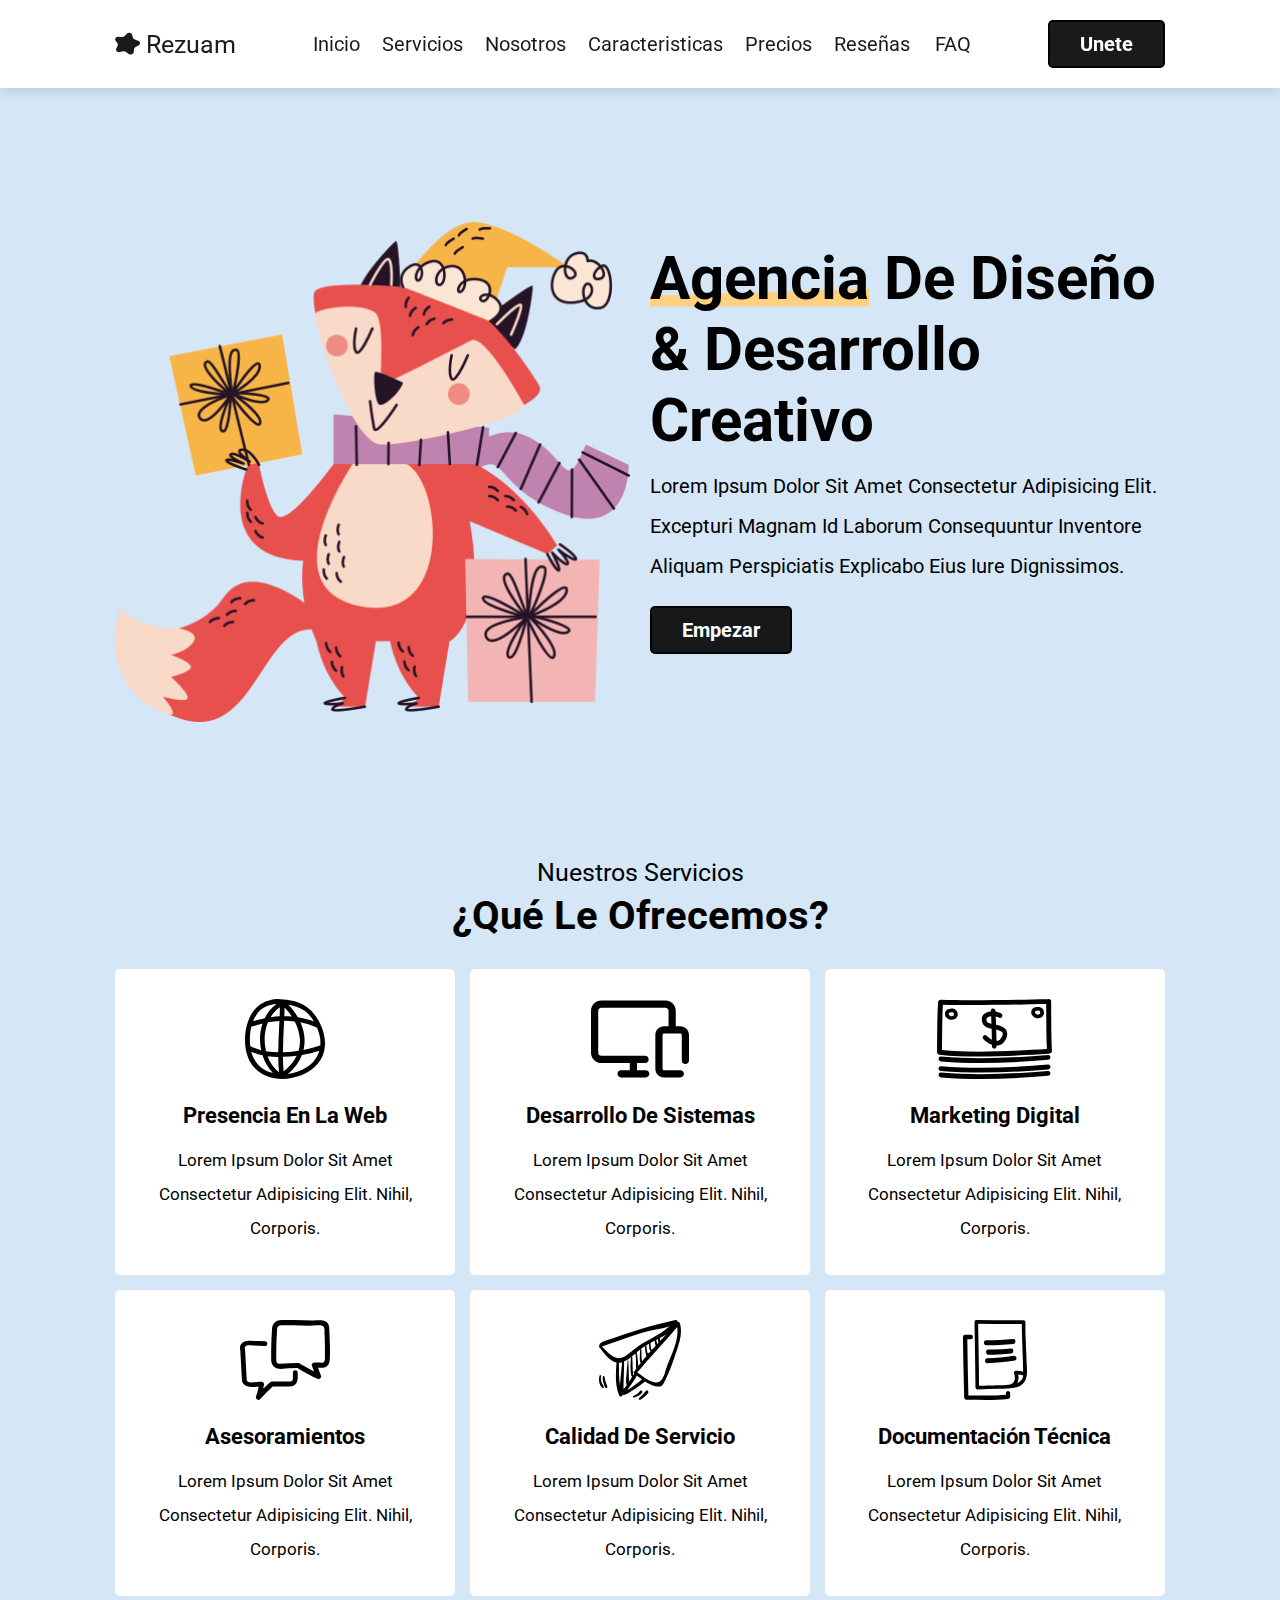
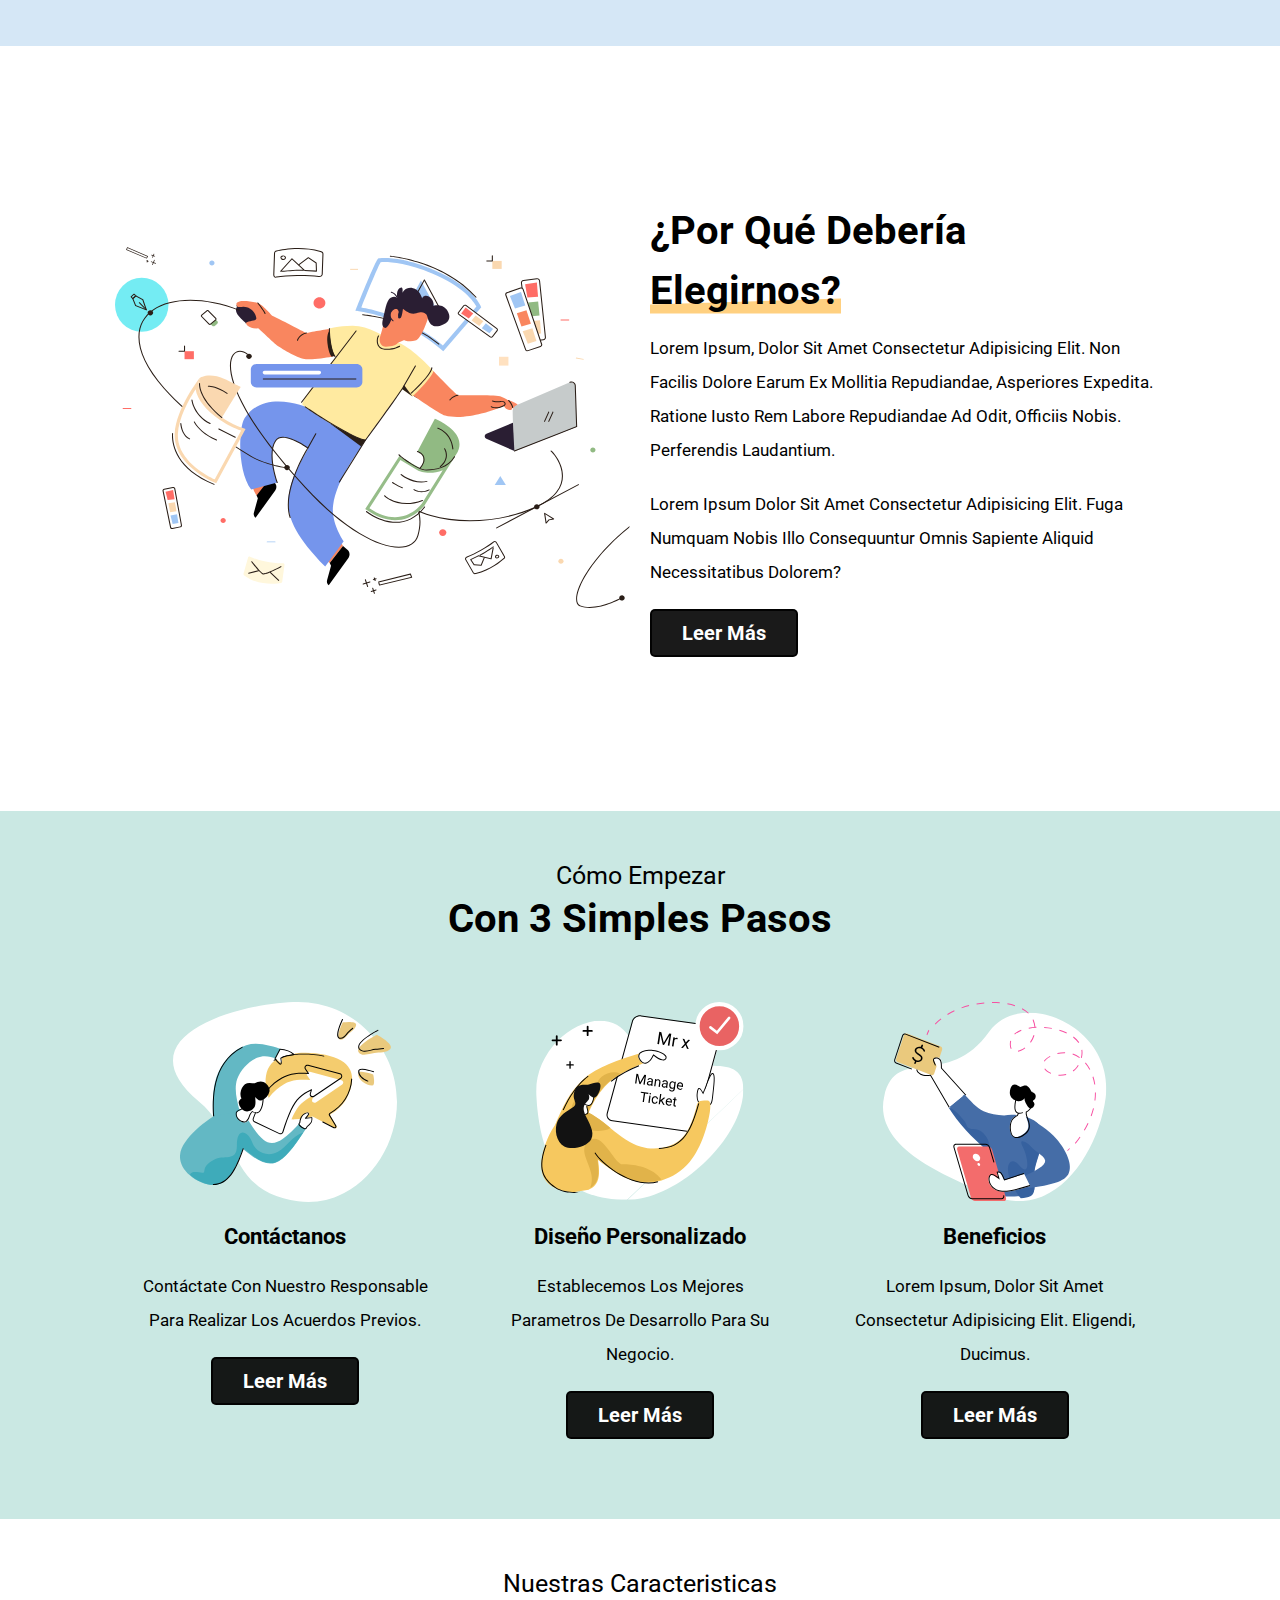
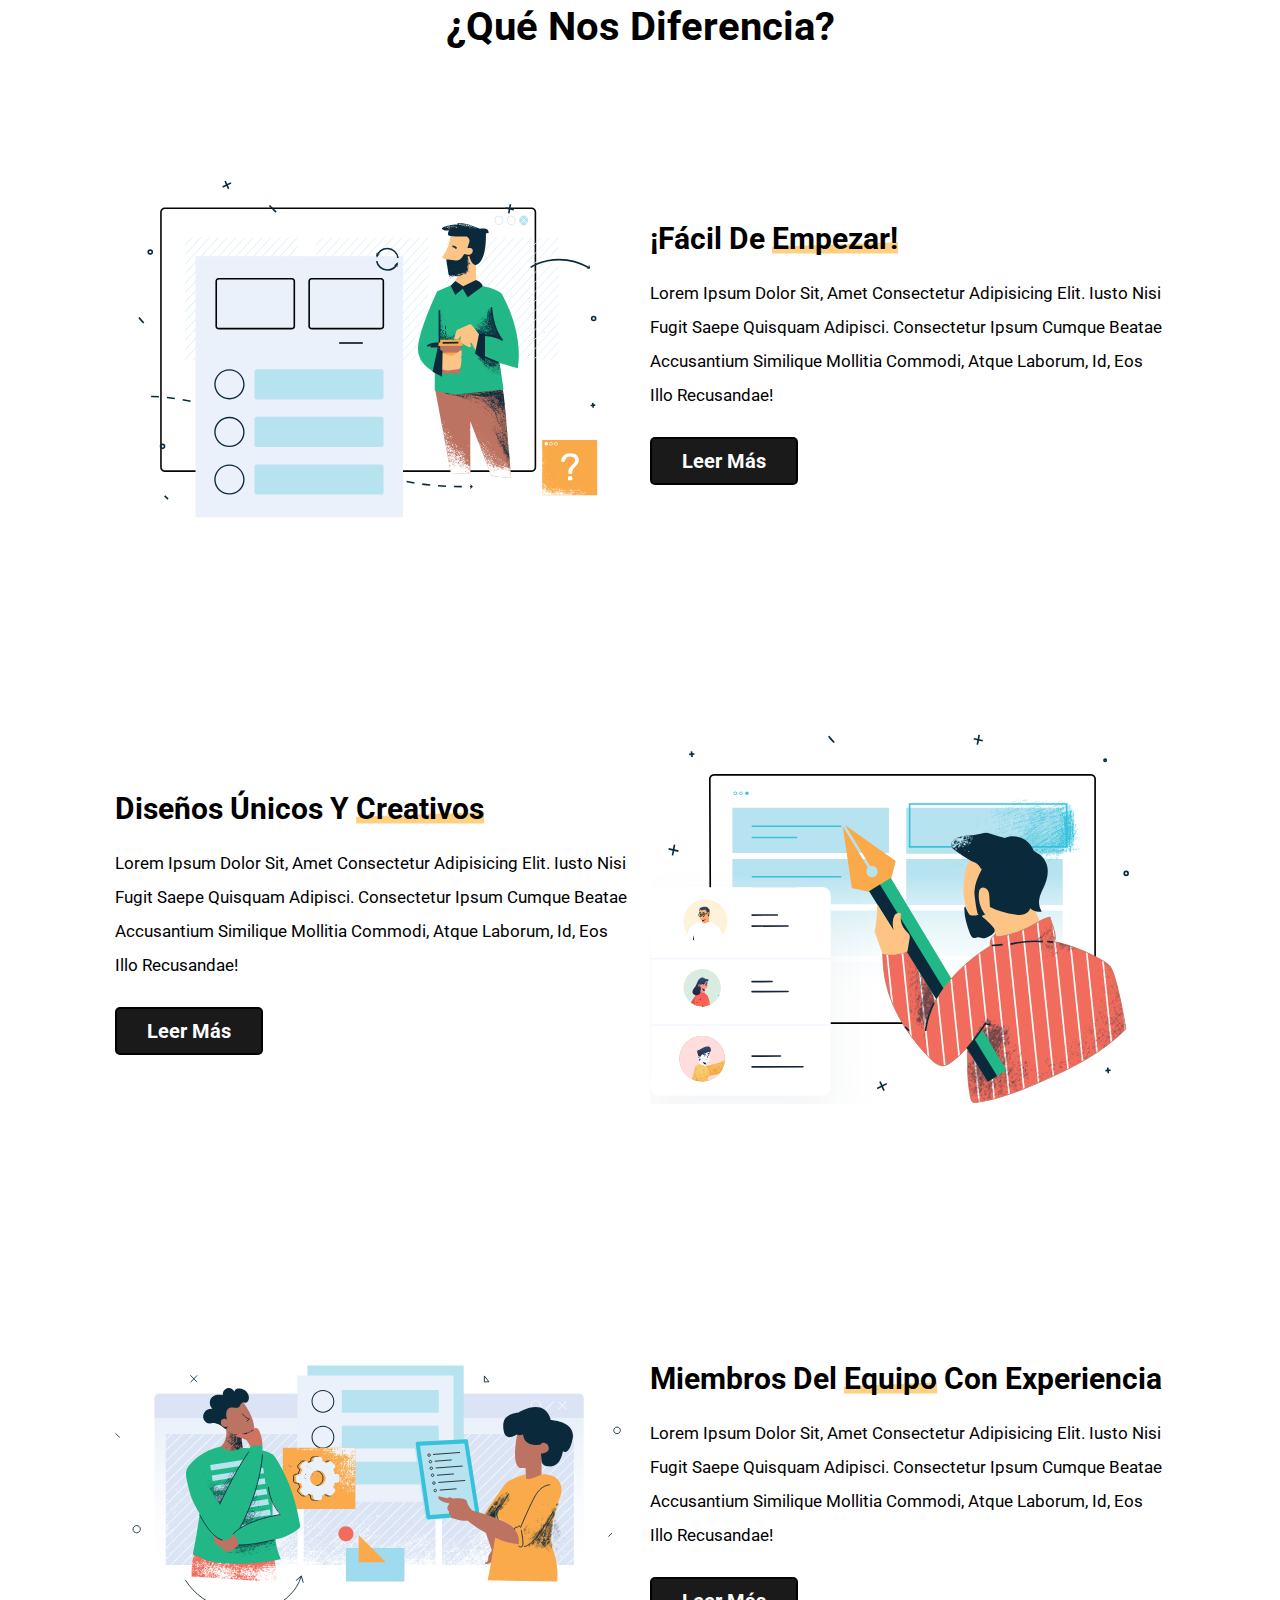
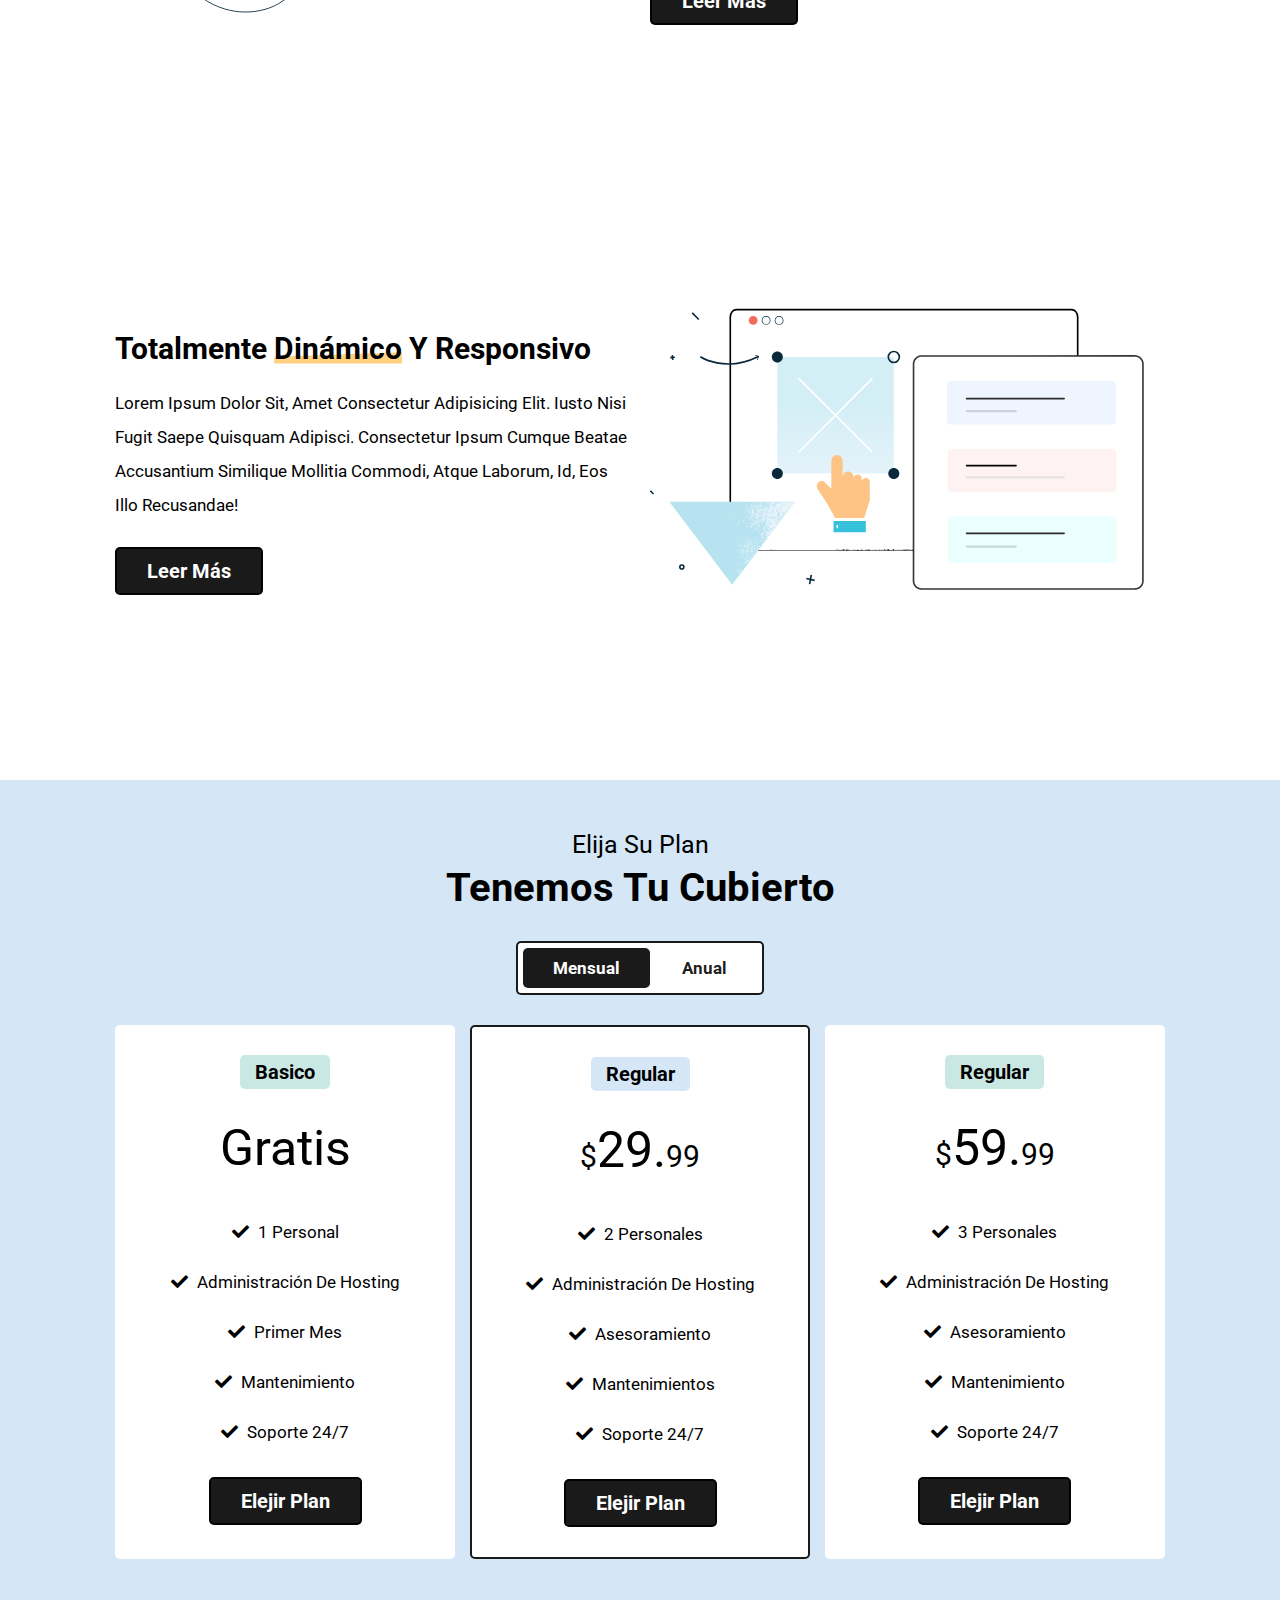
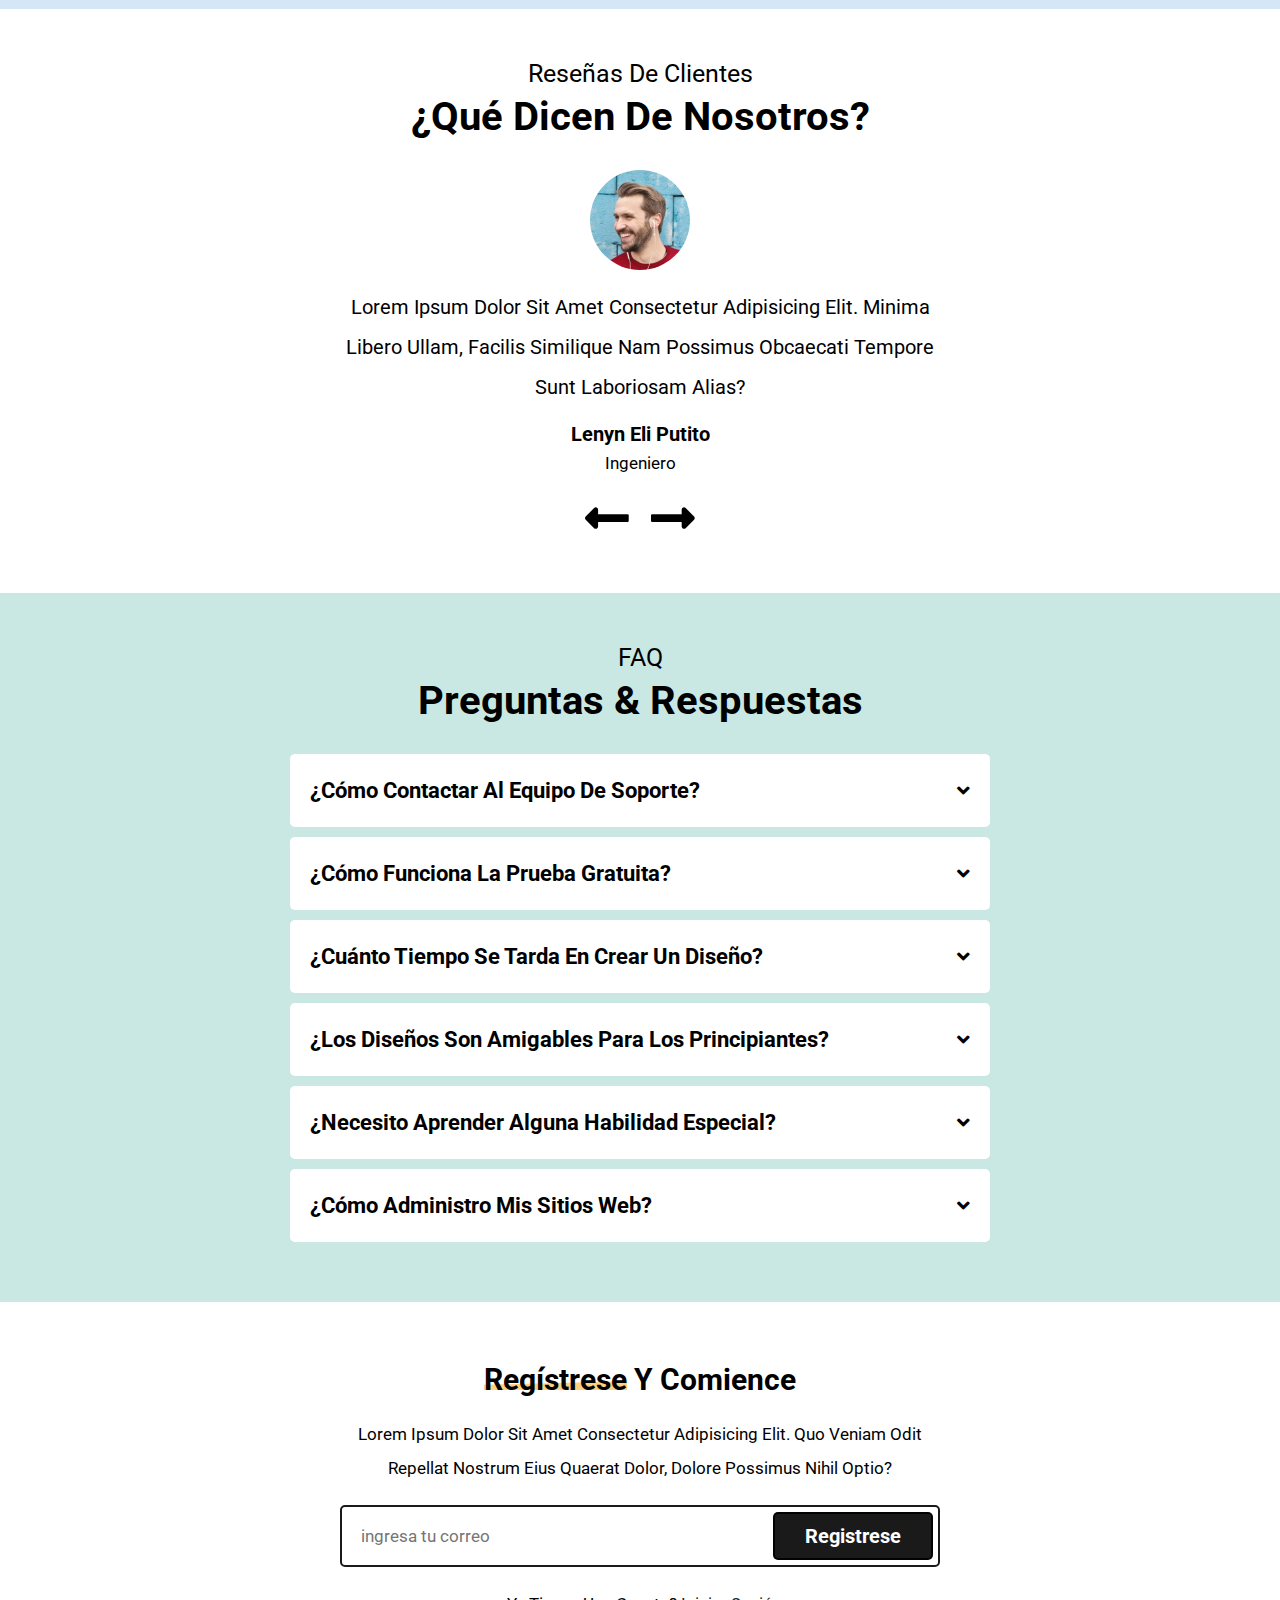
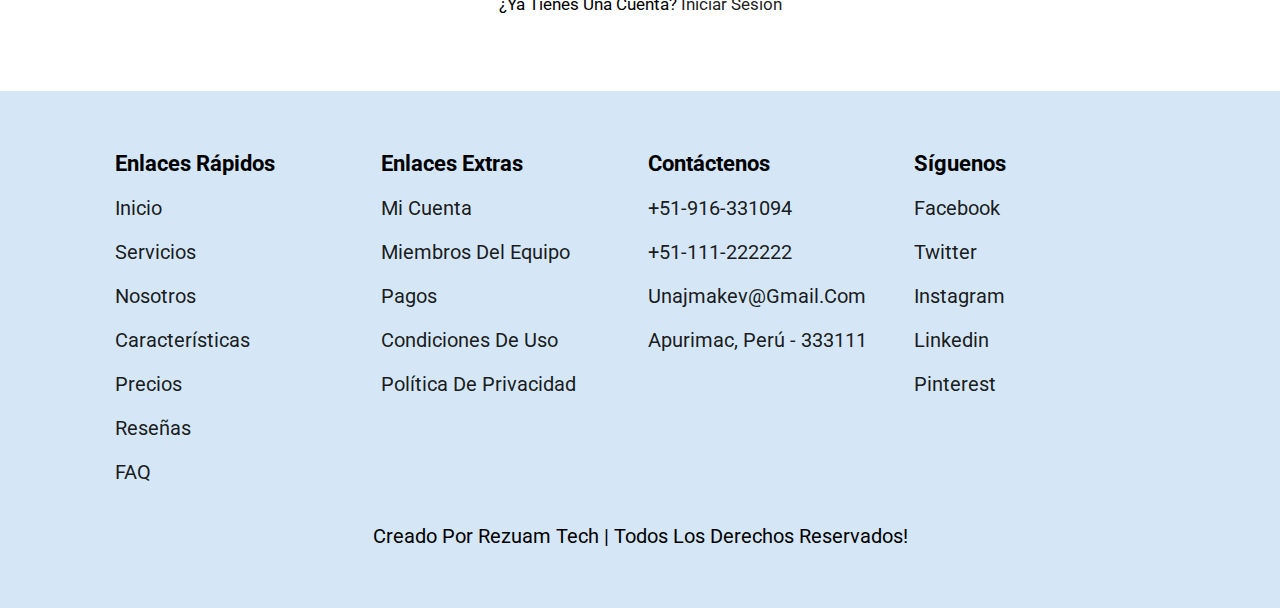
==== index.html @ 6f16a071 "rezuam page. The first commit" ====
<!DOCTYPE html>
<html lang="en">
<head>
    <meta charset="UTF-8">
    <meta http-equiv="X-UA-Compatible" content="IE=edge">
    <meta name="viewport" content="width=device-width, initial-scale=1.0">
    <title>Rezuam</title>

    <!-- font awesome cdn link  -->
    <link rel="stylesheet" href="https://cdnjs.cloudflare.com/ajax/libs/font-awesome/5.15.4/css/all.min.css">

    <!-- custom css file link  -->
    <link rel="stylesheet" href="css/style.css">

</head>
<body>

<!-- header section starts      -->

<header class="header">

    <a href="#" class="logo"> <i class="fas fa-splotch"></i> Rezuam </a>

    <nav class="navbar">
        <a href="#home">inicio</a>
        <a href="#services">servicios</a>
        <a href="#about">nosotros</a>
        <a href="#features">caracteristicas</a>
        <a href="#pricing">precios</a>
        <a href="#reviews"> reseñas </a>
        <a href="#faq">FAQ</a>
    </nav>

    <div id="menu-btn" class="fas fa-bars"></div>

    <a href="#" class="btn">Unete</a>

</header>

<!-- header section ends     -->

<!-- home section starts  -->

<section class="home" id="home">

    <div class="image"> 
        <!-- <img src="images/home-img.svg" alt=""> -->
        <img src="images/img/fox.png" alt="">
    </div>

    <div class="content">
        <h3> <span class="line-down">Agencia</span> De Diseño & Desarrollo Creativo </h3>
        <p>Lorem ipsum dolor sit amet consectetur adipisicing elit. Excepturi magnam id laborum consequuntur inventore aliquam perspiciatis explicabo eius iure dignissimos.</p>
        <a href="#" class="btn">Empezar</a>
    </div>

</section>

<!-- home section ends -->

<!-- services section starts  -->

<section class="services" id="services">

    <div class="heading">
        <span>nuestros servicios</span>
        <h1>¿Qué le ofrecemos?</h1>
    </div>

    <div class="box-container">

        <div class="box">
            <img src="images/icon-5.svg" alt="">
            <h3>presencia en la web</h3>
            <p>Lorem ipsum dolor sit amet consectetur adipisicing elit. Nihil, corporis.</p>
        </div>

        <div class="box">
            <img src="images/icon-6.svg" alt="">
            <h3>Desarrollo de sistemas</h3>
            <p>Lorem ipsum dolor sit amet consectetur adipisicing elit. Nihil, corporis.</p>
        </div>

        <div class="box">
            <img src="images/icon-3.svg" alt="">
            <h3>marketing digital</h3>
            <p>Lorem ipsum dolor sit amet consectetur adipisicing elit. Nihil, corporis.</p>
        </div>
        
        <div class="box">
            <img src="images/icon-4.svg" alt="">
            <h3>asesoramientos</h3>
            <p>Lorem ipsum dolor sit amet consectetur adipisicing elit. Nihil, corporis.</p>
        </div>

        <div class="box">
            <img src="images/icon-1.svg" alt="">
            <h3>calidad de servicio</h3>
            <p>Lorem ipsum dolor sit amet consectetur adipisicing elit. Nihil, corporis.</p>
        </div>

        <div class="box">
            <img src="images/icon-2.svg" alt="">
            <h3>documentación técnica</h3>
            <p>Lorem ipsum dolor sit amet consectetur adipisicing elit. Nihil, corporis.</p>
        </div>

    </div>

</section>

<!-- services section ends -->

<!-- about section starts  -->

<section class="about" id="about">

    <div class="image">
        <img src="images/about-img.svg" alt="">
    </div>

    <div class="content">
        <h3>¿Por Qué Debería <span class="line-down">Elegirnos?</span></h3>
        <p>Lorem ipsum, dolor sit amet consectetur adipisicing elit. Non facilis dolore earum ex mollitia repudiandae, asperiores expedita. Ratione iusto rem labore repudiandae ad odit, officiis nobis. Perferendis laudantium.</p>
        <p>Lorem ipsum dolor sit amet consectetur adipisicing elit. Fuga numquam nobis illo consequuntur omnis sapiente aliquid necessitatibus dolorem?</p>
        <a href="#" class="btn">leer más</a>
    </div>

</section>

<!-- about section ends -->

<!-- steps section starts  -->

<section class="steps">

    <div class="heading">
        <span>Cómo Empezar</span>
        <h1>Con 3 simples Pasos</h1>
    </div>

    <div class="box-container">

        <div class="box">
            <img src="images/step-1.svg" alt="">
            <h3>contáctanos</h3>
            <p>Contáctate con nuestro responsable para realizar los acuerdos previos.</p>
            <a href="#" class="btn">leer más</a>
        </div>

        <div class="box">
            <img src="images/step-2.svg" alt="">
            <h3>Diseño Personalizado</h3>
            <p>Establecemos los mejores parametros de desarrollo para su negocio. </p>
            <a href="#" class="btn">leer más</a>
        </div>

        <div class="box">
            <img src="images/step-3.svg" alt="">
            <h3>beneficios</h3>
            <p>Lorem ipsum, dolor sit amet consectetur adipisicing elit. Eligendi, ducimus.</p>
            <a href="#" class="btn">leer más</a>
        </div>

    </div>
    
</section>

<!-- steps section ends -->

<!-- features section starts  -->

<section class="features" id="features">

    <div class="heading">
        <span>Nuestras Caracteristicas</span>
        <h1>¿Qué Nos Diferencia?</h1>
    </div>

    <div class="box-container">

        <div class="box">
            <div class="image">
                <img src="images/feature-1.svg" alt="">
            </div>
            <div class="content">
                <h3>¡Fácil De <span class="line-down">Empezar!</span></h3>
                <p>Lorem ipsum dolor sit, amet consectetur adipisicing elit. Iusto nisi fugit saepe quisquam adipisci. Consectetur ipsum cumque beatae accusantium similique mollitia commodi, atque laborum, id, eos illo recusandae!</p>
                <a href="#" class="btn">leer más</a>
            </div>
        </div>

        <div class="box">
            <div class="image">
                <img src="images/feature-2.svg" alt="">
            </div>
            <div class="content">
                <h3>Diseños Únicos Y <span class="line-down">Creativos</span></h3>
                <p>Lorem ipsum dolor sit, amet consectetur adipisicing elit. Iusto nisi fugit saepe quisquam adipisci. Consectetur ipsum cumque beatae accusantium similique mollitia commodi, atque laborum, id, eos illo recusandae!</p>
                <a href="#" class="btn">leer más</a>
            </div>
        </div>

        <div class="box">
            <div class="image">
                <img src="images/feature-3.svg" alt="">
            </div>
            <div class="content">
                <h3>Miembros Del <span class="line-down">Equipo</span> Con Experiencia</h3>
                <p>Lorem ipsum dolor sit, amet consectetur adipisicing elit. Iusto nisi fugit saepe quisquam adipisci. Consectetur ipsum cumque beatae accusantium similique mollitia commodi, atque laborum, id, eos illo recusandae!</p>
                <a href="#" class="btn">leer más</a>
            </div>
        </div>

        <div class="box">
            <div class="image">
                <img src="images/feature-4.svg" alt="">
            </div>
            <div class="content">
                <h3>Totalmente <span class="line-down">Dinámico</span> Y Responsivo</h3>
                <p>Lorem ipsum dolor sit, amet consectetur adipisicing elit. Iusto nisi fugit saepe quisquam adipisci. Consectetur ipsum cumque beatae accusantium similique mollitia commodi, atque laborum, id, eos illo recusandae!</p>
                <a href="#" class="btn">leer más</a>
            </div>
        </div>

    </div>

</section>

<!-- features section ends -->

<!-- pricing section starts  -->

<section class="pricing" id="pricing">

    <div class="heading">
        <span>Elija Su Plan</span>
        <h1>Tenemos Tu Cubierto</h1>
    </div>

    <div class="price-toggler">
        <span class="month active">mensual</span>
        <span class="year">anual</span>
    </div>

    <div class="box-container">

        <div class="box">
            <h3>basico</h3>
            <div class="price">
                <div class="month">gratis</div>
                <div class="year"><span>$</span>159.<span>99</span></div>
            </div>
            <div class="list">
                <p> <i class="fas fa-check"></i> 1 personal </p>
                <p> <i class="fas fa-check"></i> administración de hosting </p>
                <p> <i class="fas fa-check"></i> primer mes </p>
                <p> <i class="fas fa-check"></i> mantenimiento </p>
                <p> <i class="fas fa-check"></i> soporte 24/7 </p>
            </div>
            <a href="#" class="btn">elejir plan</a>
        </div>

        <div class="box">
            <h3>regular</h3>
            <div class="price">
                <div class="month"><span>$</span>29.<span>99</span></div>
                <div class="year"><span>$</span>299.<span>99</span></div>
            </div>
            <div class="list">
                <p> <i class="fas fa-check"></i> 2 personales </p>
                <p> <i class="fas fa-check"></i> administración de hosting </p>
                <p> <i class="fas fa-check"></i> asesoramiento </p>
                <p> <i class="fas fa-check"></i> mantenimientos </p>
                <p> <i class="fas fa-check"></i> soporte 24/7 </p>
            </div>
            <a href="#" class="btn">elejir plan</a>
        </div>

        <div class="box">
            <h3>regular</h3>
            <div class="price">
                <div class="month"><span>$</span>59.<span>99</span></div>
                <div class="year"><span>$</span>529.<span>99</span></div>
            </div>
            <div class="list">
                <p> <i class="fas fa-check"></i> 3 personales </p>
                <p> <i class="fas fa-check"></i> administración de hosting </p>
                <p> <i class="fas fa-check"></i> asesoramiento </p>
                <p> <i class="fas fa-check"></i> mantenimiento </p>
                <p> <i class="fas fa-check"></i> soporte 24/7 </p>
            </div>
            <a href="#" class="btn">elejir plan</a>
        </div>

    </div>
    
</section>

<!-- pricing section ends -->

<!-- reviews section starts  -->

<section class="reviews" id="reviews">

    <div class="heading">
        <span>Reseñas De Clientes</span>
        <h1>¿Qué Dicen De Nosotros?</h1>
    </div>

    <div class="slide-container">
        
        <div class="slide active">
            <img src="images/pic-1.png" alt="">
            <p>Lorem ipsum dolor sit amet consectetur adipisicing elit. Minima libero ullam, facilis similique nam possimus obcaecati tempore sunt laboriosam alias?</p>
            <h3>lenyn Eli putito</h3>
            <span>ingeniero</span>
        </div>

        <div class="slide">
            <img src="images/pic-2.png" alt="">
            <p>Lorem ipsum dolor sit amet consectetur adipisicing elit. Minima libero ullam, facilis similique nam possimus obcaecati tempore sunt laboriosam alias?</p>
            <h3>blanca r.</h3>
            <span>disenador</span>
        </div>

        <div class="slide">
            <img src="images/pic-3.png" alt="">
            <p>Lorem ipsum dolor sit amet consectetur adipisicing elit. Minima libero ullam, facilis similique nam possimus obcaecati tempore sunt laboriosam alias?</p>
            <h3>kevin tu papi</h3>
            <span>ingeniero</span>
        </div>

        <div class="slide">
            <img src="images/pic-4.png" alt="">
            <p>Lorem ipsum dolor sit amet consectetur adipisicing elit. Minima libero ullam, facilis similique nam possimus obcaecati tempore sunt laboriosam alias?</p>
            <h3>sofia q.</h3>
            <span>cliente</span>
        </div>

    </div>

    <div class="controls">
        <div class="fas fa-long-arrow-alt-left" onclick="next()"></div>
        <div class="fas fa-long-arrow-alt-right" onclick="prev()"></div>
    </div>

</section>

<!-- reviews section ends -->

<!-- faq section starts  -->

<section class="faq" id="faq">

    <div class="heading">
        <span>FAQ</span>
        <h1>Preguntas & Respuestas</h1>
    </div>

    <div class="accordion-container">

        <div class="accordion">
            <div class="accordion-heading">
                <h3>¿Cómo Contactar Al Equipo De Soporte?</h3>
                <i class="fas fa-angle-down"></i>
            </div>
            <p class="accordion-content">
                Lorem ipsum dolor sit amet consectetur adipisicing elit. Aperiam, non labore omnis odit sapiente a mollitia quisquam ad culpa, dignissimos excepturi unde pariatur voluptatem magni amet suscipit. Ea, unde error.
            </p>
        </div>

        <div class="accordion">
            <div class="accordion-heading">
                <h3>¿Cómo Funciona La Prueba Gratuita?</h3>
                <i class="fas fa-angle-down"></i>
            </div>
            <p class="accordion-content">
                Lorem ipsum dolor sit amet consectetur adipisicing elit. Aperiam, non labore omnis odit sapiente a mollitia quisquam ad culpa, dignissimos excepturi unde pariatur voluptatem magni amet suscipit. Ea, unde error.
            </p>
        </div>

        <div class="accordion">
            <div class="accordion-heading">
                <h3>¿Cuánto Tiempo Se Tarda En Crear Un Diseño?</h3>
                <i class="fas fa-angle-down"></i>
            </div>
            <p class="accordion-content">
                Lorem ipsum dolor sit amet consectetur adipisicing elit. Aperiam, non labore omnis odit sapiente a mollitia quisquam ad culpa, dignissimos excepturi unde pariatur voluptatem magni amet suscipit. Ea, unde error.
            </p>
        </div>  

        <div class="accordion">
            <div class="accordion-heading">
                <h3>¿Los Diseños Son Amigables Para Los Principiantes?</h3>
                <i class="fas fa-angle-down"></i>
            </div>
            <p class="accordion-content">
                Lorem ipsum dolor sit amet consectetur adipisicing elit. Aperiam, non labore omnis odit sapiente a mollitia quisquam ad culpa, dignissimos excepturi unde pariatur voluptatem magni amet suscipit. Ea, unde error.
            </p>
        </div>  

        <div class="accordion">
            <div class="accordion-heading">
                <h3>¿Necesito Aprender Alguna Habilidad Especial?</h3>
                <i class="fas fa-angle-down"></i>
            </div>
            <p class="accordion-content">
                Lorem ipsum dolor sit amet consectetur adipisicing elit. Aperiam, non labore omnis odit sapiente a mollitia quisquam ad culpa, dignissimos excepturi unde pariatur voluptatem magni amet suscipit. Ea, unde error.
            </p>
        </div>  

        <div class="accordion">
            <div class="accordion-heading">
                <h3>¿Cómo Administro Mis Sitios Web?</h3>
                <i class="fas fa-angle-down"></i>
            </div>
            <p class="accordion-content">
                Lorem ipsum dolor sit amet consectetur adipisicing elit. Aperiam, non labore omnis odit sapiente a mollitia quisquam ad culpa, dignissimos excepturi unde pariatur voluptatem magni amet suscipit. Ea, unde error.
            </p>
        </div>  

    </div>

</section>

<!-- faq section ends -->

<section class="newsletter">
    <div class="content">
        <h3><span class="line-down">Regístrese</span> Y Comience</h3>
        <p>Lorem ipsum dolor sit amet consectetur adipisicing elit. Quo veniam odit repellat nostrum eius quaerat dolor, dolore possimus nihil optio?</p>
        <form action="">
            <input type="email" name="" placeholder="ingresa tu correo" id="" class="email">
            <input type="submit" value="registrese" class="btn">
        </form>
        <p>¿Ya Tienes Una Cuenta? <a href="#">Iniciar Sesión</a></p>
    </div>
</section>

<!-- footer section starts  -->

<section class="footer">

    <div class="box-container">

        <div class="box">
            <h3>Enlaces Rápidos</h3>
            <a href="#home">inicio</a>
            <a href="#services">servicios</a>
            <a href="#about">nosotros</a>
            <a href="#features">características</a>
            <a href="#pricing">precios</a>
            <a href="#reviews">reseñas</a>
            <a href="#faq">FAQ</a>
        </div>

        <div class="box">
            <h3>enlaces extras</h3>
            <a href="#">mi cuenta</a>
            <a href="#">miembros del equipo</a>
            <a href="#">pagos</a>
            <a href="#">condiciones de uso</a>
            <a href="#">política de privacidad</a>
        </div>

        <div class="box">
            <h3>contáctenos</h3>
            <a href="#">+51-916-331094</a>
            <a href="#">+51-111-222222</a>
            <a href="#">unajmakev@gmail.com</a>
            <a href="#">apurimac, perú - 333111</a>
        </div>

        <div class="box">
            <h3>síguenos</h3>
            <a href="#">facebook</a>
            <a href="#">twitter</a>
            <a href="#">instagram</a>
            <a href="#">linkedin</a>
            <a href="#">pinterest</a>
        </div>

    </div>

    <div class="credit">creado por<span> rezuam tech </span> | todos los derechos reservados!   </div>

</section>

<!-- footer section ends -->













<!-- custom js file link  -->
<script src="js/script.js"></script>

    
</body>
</html>
---- css/style.css ----
@import url("https://fonts.googleapis.com/css2?family=Roboto:wght@100;300&display=swap");
* {
  font-family: "Roboto", sans-serif;
  margin: 0;
  padding: 0;
  box-sizing: border-box;
  outline: none;
  border: none;
  text-decoration: none;
  text-transform: capitalize;
}

html {
  font-size: 62.5%;
  overflow-x: hidden;
  scroll-behavior: smooth;
  scroll-padding-top: 7rem;
}
html::-webkit-scrollbar {
  width: 1rem;
}
html::-webkit-scrollbar-track {
  background: #fff;
}
html::-webkit-scrollbar-thumb {
  background: rgba(0, 0, 0, 0.897);
}

section {
  padding: 5rem 9%;
}

.heading {
  text-align: center;
  margin-bottom: 3rem;
}
.heading span {
  font-size: 2.5rem;
}
.heading h1 {
  font-size: 4rem;
  padding-top: 0.5rem;
}

.btn {
  display: inline-block;
  margin-top: 1rem;
  padding: 1rem 3rem;
  font-size: 2rem;
  color: #fff;
  background: rgba(0, 0, 0, 0.897);
  border: 0.2rem solid rgba(0, 0, 0, 0.897);
  cursor: pointer;
  font-weight: bolder;
  border-radius: 0.5rem;
}
.btn:hover {
  background: none;
  color: rgba(0, 0, 0, 0.897);
}

.line-down {
  position: relative;
  display: inline-block;
  z-index: 0;
}
.line-down::before {
  content: "";
  position: absolute;
  bottom: 0.7rem;
  left: 0;
  right: 0;
  height: 100%;
  width: 100%;
  background: #ffd080;
  z-index: -1;
  clip-path: polygon(0 85%, 100% 75%, 100% 100%, 0% 100%);
}

@keyframes fadeUp {
  0% {
    opacity: 0;
    transform: translateY(4rem);
  }
}
.header {
  position: sticky;
  top: 0;
  left: 0;
  right: 0;
  z-index: 1000;
  display: flex;
  align-items: center;
  justify-content: space-between;
  background: #fff;
  box-shadow: 0 0.5rem 1rem rgba(0, 0, 0, 0.1);
  padding: 2rem 9%;
}
.header .logo {
  font-size: 2.5rem;
  color: rgba(0, 0, 0, 0.897);
}
.header .navbar a {
  margin: 0 1rem;
  font-size: 2rem;
  color: rgba(0, 0, 0, 0.897);
}
.header .navbar a:hover {
  text-decoration: underline;
}
.header .btn {
  margin-top: 0;
}

#menu-btn {
  cursor: pointer;
  font-size: 3rem;
  display: none;
}

@keyframes floating {
  0%, 100% {
    transform: translateY(0rem);
  }
  50% {
    transform: translateY(-4rem);
  }
}
.home {
  min-height: 80vh;
  display: flex;
  align-items: center;
  flex-wrap: wrap;
  gap: 2rem;
  background: #d5e7f6;
}
.home .image {
  flex: 1 1 42rem;
  margin-top: 5rem;
}
.home .image img {
  width: 100%;
  animation: floating 4s linear infinite;
}
.home .content {
  flex: 1 1 42rem;
}
.home .content h3 {
  font-size: 6rem;
}
.home .content p {
  font-size: 2rem;
  padding: 1rem 0;
  line-height: 2;
}

.services {
  background: #d5e7f6;
}
.services .box-container {
  display: grid;
  grid-template-columns: repeat(auto-fit, minmax(32rem, 1fr));
  gap: 1.5rem;
}
.services .box-container .box {
  background: #fff;
  padding: 3rem 2rem;
  text-align: center;
  border-radius: 0.5rem;
}
.services .box-container .box img {
  height: 8rem;
  margin-bottom: 0.7rem;
}
.services .box-container .box h3 {
  font-size: 2.2rem;
  padding: 1.5rem 0;
}
.services .box-container .box p {
  line-height: 2;
  font-size: 1.7rem;
}

.about {
  min-height: 85vh;
  display: flex;
  align-items: center;
  flex-wrap: wrap;
  gap: 2rem;
}
.about .image {
  flex: 1 1 42rem;
}
.about .image img {
  width: 100%;
}
.about .content {
  flex: 1 1 42rem;
}
.about .content h3 {
  font-size: 4rem;
  line-height: 1.5;
}
.about .content p {
  font-size: 1.7rem;
  line-height: 2;
  padding: 1rem 0;
}

.steps {
  background: #cae8e3;
}
.steps .box-container {
  display: grid;
  grid-template-columns: repeat(auto-fit, minmax(32rem, 1fr));
  gap: 1.5rem;
}
.steps .box-container .box {
  text-align: center;
  padding: 3rem 2rem;
}
.steps .box-container .box img {
  height: 20rem;
}
.steps .box-container .box h3 {
  font-size: 2.2rem;
  padding: 2rem 0;
}
.steps .box-container .box p {
  font-size: 1.7rem;
  line-height: 2;
  padding-bottom: 1rem;
}

.features .box-container .box {
  display: flex;
  flex-wrap: wrap;
  gap: 2rem;
  align-items: center;
  min-height: 60vh;
  margin-bottom: 3rem;
}
.features .box-container .box:last-child {
  margin-bottom: 0;
}
.features .box-container .box:nth-child(even) {
  flex-flow: row-reverse wrap;
}
.features .box-container .box .image {
  flex: 1 1 42rem;
}
.features .box-container .box .image img {
  width: 100%;
}
.features .box-container .box .content {
  flex: 1 1 42rem;
}
.features .box-container .box .content h3 {
  font-size: 3rem;
  line-height: 1.5;
}
.features .box-container .box .content p {
  padding: 1.5rem 0;
  line-height: 2;
  font-size: 1.7rem;
}

.pricing {
  background: #d5e7f6;
  text-align: center;
}
.pricing .price-toggler {
  display: inline-block;
  border-radius: 0.5rem;
  padding: 0.5rem;
  margin-bottom: 3rem;
  background: #fff;
  border: 0.2rem solid rgba(0, 0, 0, 0.897);
}
.pricing .price-toggler span {
  display: inline-block;
  font-weight: bolder;
  padding: 1rem 3rem;
  font-size: 1.7rem;
  cursor: pointer;
  color: rgba(0, 0, 0, 0.897);
  border-radius: 0.5rem;
}
.pricing .price-toggler span.active {
  background: rgba(0, 0, 0, 0.897);
  color: #fff;
}
.pricing .box-container {
  display: grid;
  grid-template-columns: repeat(auto-fit, minmax(32rem, 1fr));
  gap: 1.5rem;
}
.pricing .box-container .box {
  padding: 3rem 2rem;
  border-radius: 0.5rem;
  background: #fff;
}
.pricing .box-container .box:nth-child(2) {
  border: 0.2rem solid rgba(0, 0, 0, 0.897);
}
.pricing .box-container .box:nth-child(2) h3 {
  background: #d5e7f6;
}
.pricing .box-container .box h3 {
  font-size: 2rem;
  display: inline-block;
  border-radius: 0.5rem;
  padding: 0.5rem 1.5rem;
  background: #cae8e3;
  margin-bottom: 1rem;
}
.pricing .box-container .box .price {
  padding: 2rem 0;
}
.pricing .box-container .box .price .month,
.pricing .box-container .box .price .year {
  font-size: 5rem;
  animation: fadeUp 0.2s linear backwards;
}
.pricing .box-container .box .price .month span,
.pricing .box-container .box .price .year span {
  font-size: 3rem;
}
.pricing .box-container .box .price .year {
  display: none;
}
.pricing .box-container .box .list {
  padding: 1rem 0;
}
.pricing .box-container .box .list p {
  padding: 1.5rem 0;
  font-size: 1.7rem;
}
.pricing .box-container .box .list p i {
  padding-right: 0.5rem;
}

.reviews .slide-container .slide {
  text-align: center;
  max-width: 60rem;
  margin: 1rem auto;
  display: none;
}
.reviews .slide-container .slide.active {
  display: block;
}
.reviews .slide-container .slide img {
  height: 10rem;
  width: 10rem;
  border-radius: 50%;
  object-fit: cover;
  animation: fadeUp 0.2s linear backwards;
}
.reviews .slide-container .slide P {
  padding: 1.5rem 0;
  font-size: 2rem;
  line-height: 2;
  animation: fadeUp 0.2s linear 0.4s backwards;
}
.reviews .slide-container .slide h3 {
  padding-bottom: 0.7rem;
  font-size: 2rem;
  animation: fadeUp 0.2s linear 0.6s backwards;
}
.reviews .slide-container .slide span {
  display: block;
  font-size: 1.7rem;
  animation: fadeUp 0.2s linear 0.8s backwards;
}
.reviews .controls {
  text-align: center;
  margin-top: 2rem;
}
.reviews .controls div {
  font-size: 5rem;
  cursor: pointer;
  margin: 0 1rem;
}
.reviews .controls div:hover {
  transform: scale(1.2);
}

.faq {
  background: #cae8e3;
}
.faq .accordion-container {
  margin: 1rem auto;
  max-width: 70rem;
}
.faq .accordion-container .accordion {
  margin: 1rem 0;
  background-color: #fff;
  border-radius: 0.5rem;
}
.faq .accordion-container .accordion.active .accordion-heading i {
  transform: rotate(180deg);
}
.faq .accordion-container .accordion.active .accordion-content {
  display: block;
}
.faq .accordion-container .accordion .accordion-heading {
  padding: 2rem;
  display: flex;
  align-items: center;
  justify-content: space-between;
  gap: 1rem;
  cursor: pointer;
}
.faq .accordion-container .accordion .accordion-heading h3 {
  font-size: 2.2rem;
  line-height: 1.5;
}
.faq .accordion-container .accordion .accordion-heading i {
  font-size: 2rem;
  transition: 0.2s linear;
}
.faq .accordion-container .accordion .accordion-content {
  padding: 2rem;
  padding-top: 0;
  line-height: 2;
  font-size: 1.7rem;
  display: none;
  animation: fadeUp 0.2s linear backwards;
}

.newsletter .content {
  text-align: center;
  max-width: 60rem;
  margin: 1rem auto;
}
.newsletter .content h3 {
  font-size: 3rem;
  margin-bottom: 1rem;
}
.newsletter .content p {
  padding: 1rem 0;
  line-height: 2;
  font-size: 1.7rem;
}
.newsletter .content p a {
  color: rgba(0, 0, 0, 0.897);
}
.newsletter .content p a:hover {
  text-decoration: underline;
}
.newsletter .content form {
  display: flex;
  border: 0.2rem solid rgba(0, 0, 0, 0.897);
  border-radius: 0.5rem;
  padding: 0.5rem;
  margin: 1rem 0;
}
.newsletter .content form .email {
  width: 100%;
  padding: 1rem 1.4rem;
  font-size: 1.7rem;
  text-transform: none;
}
.newsletter .content form .btn {
  margin-top: 0;
}

.footer {
  background: #d5e7f6;
}
.footer .box-container {
  display: grid;
  grid-template-columns: repeat(auto-fit, minmax(25rem, 1fr));
  gap: 1.5rem;
}
.footer .box-container .box h3 {
  font-size: 2.2rem;
  padding: 1rem 0;
}
.footer .box-container .box a {
  font-size: 2rem;
  color: rgba(0, 0, 0, 0.897);
  display: block;
  padding: 1rem 0;
}
.footer .box-container .box a:hover {
  text-decoration: underline;
}
.footer .credit {
  text-align: center;
  padding: 1rem;
  margin-top: 2rem;
  font-size: 2rem;
}

@media (max-width: 1200px) {
  .header {
    padding: 2rem;
  }

  section {
    padding: 3rem 2rem;
  }

  .home .content h3 {
    font-size: 4rem;
  }
}
@media (max-width: 991px) {
  html {
    font-size: 55%;
  }
}
@media (max-width: 768px) {
  #menu-btn {
    display: inline-block;
    transition: 0.2s linear;
  }
  #menu-btn.fa-times {
    transform: rotate(180deg);
  }

  .header .btn {
    display: none;
  }
  .header .navbar {
    position: absolute;
    top: 99%;
    left: 0;
    right: 0;
    border-top: 0.2rem solid rgba(0, 0, 0, 0.897);
    background: #fff;
    clip-path: polygon(0 0, 100% 0, 100% 0, 0 0);
    transition: 0.2s linear;
  }
  .header .navbar.active {
    clip-path: polygon(0 0, 100% 0, 100% 100%, 0 100%);
  }
  .header .navbar a {
    display: block;
    margin: 0;
    padding: 1.5rem 2rem;
  }
}
@media (max-width: 450px) {
  html {
    font-size: 50%;
  }

  .heading h1 {
    font-size: 3rem;
  }
}

/*# sourceMappingURL=style.css.map */
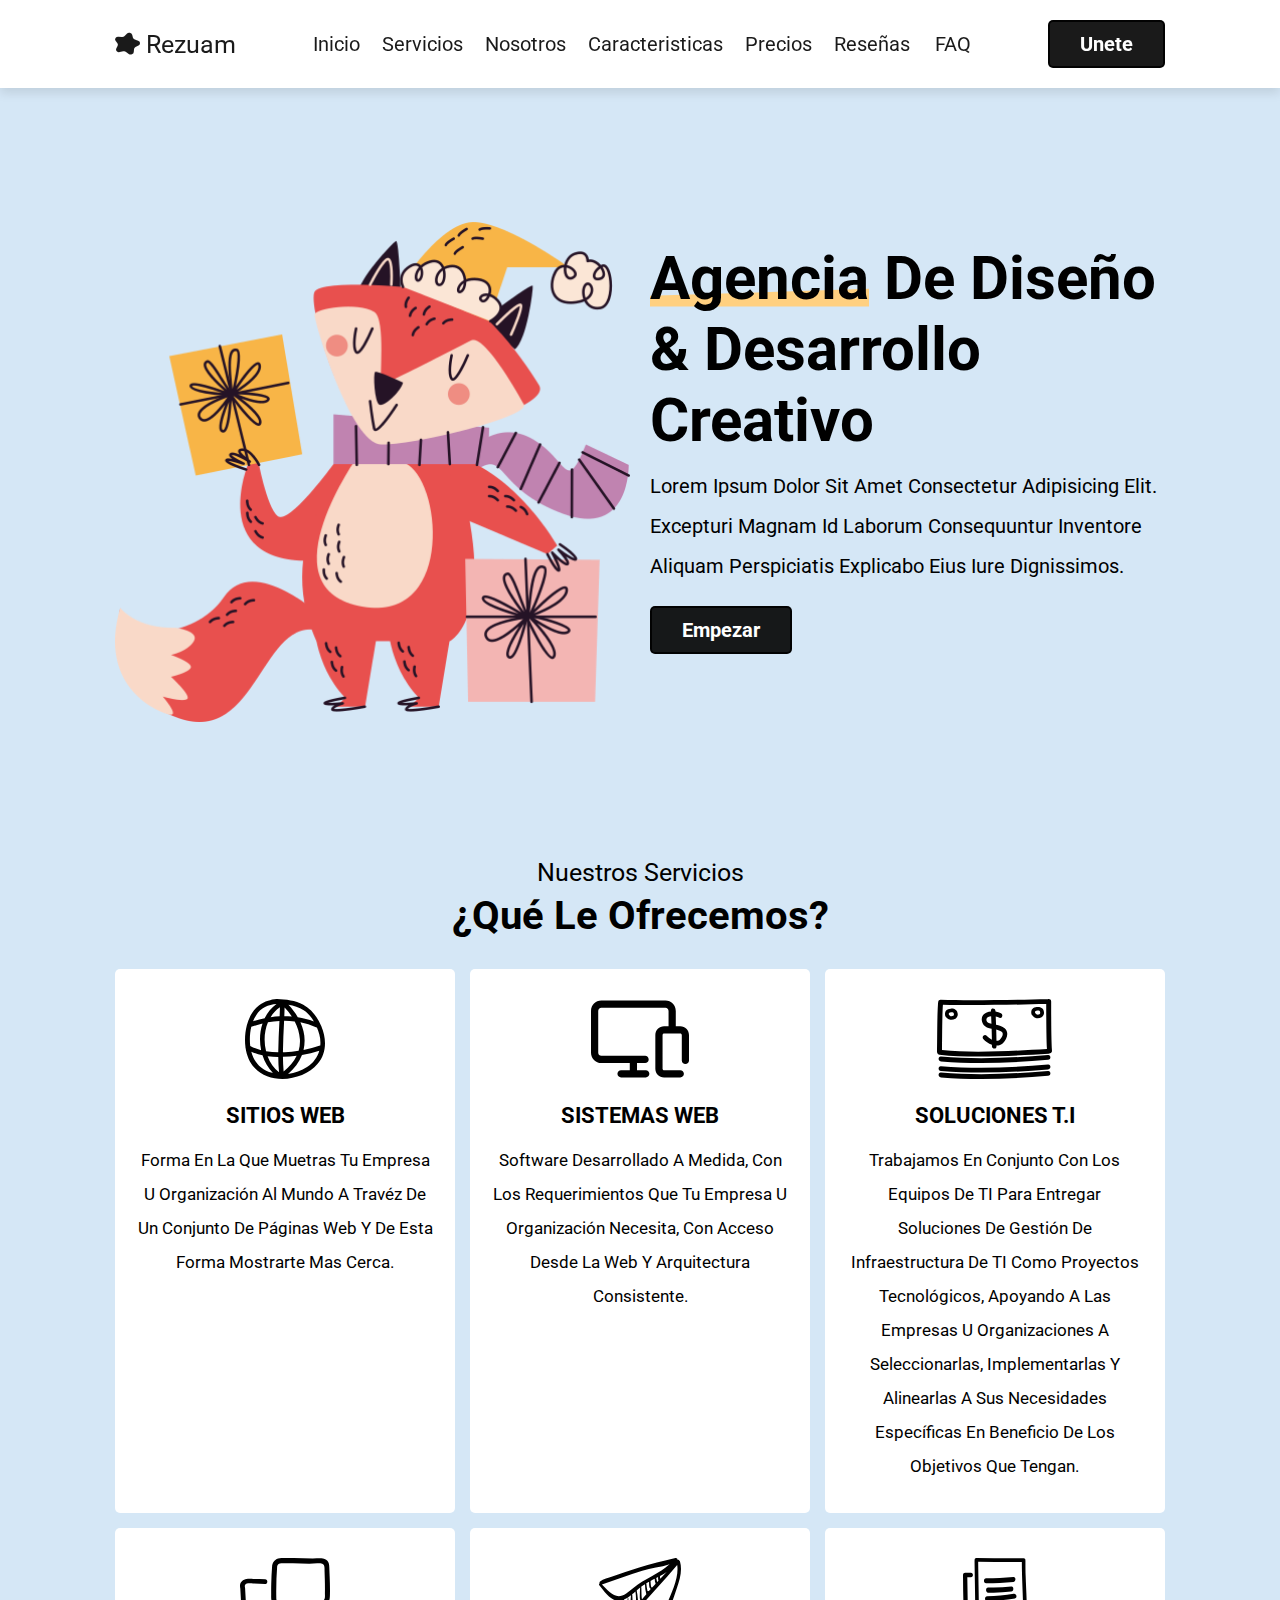
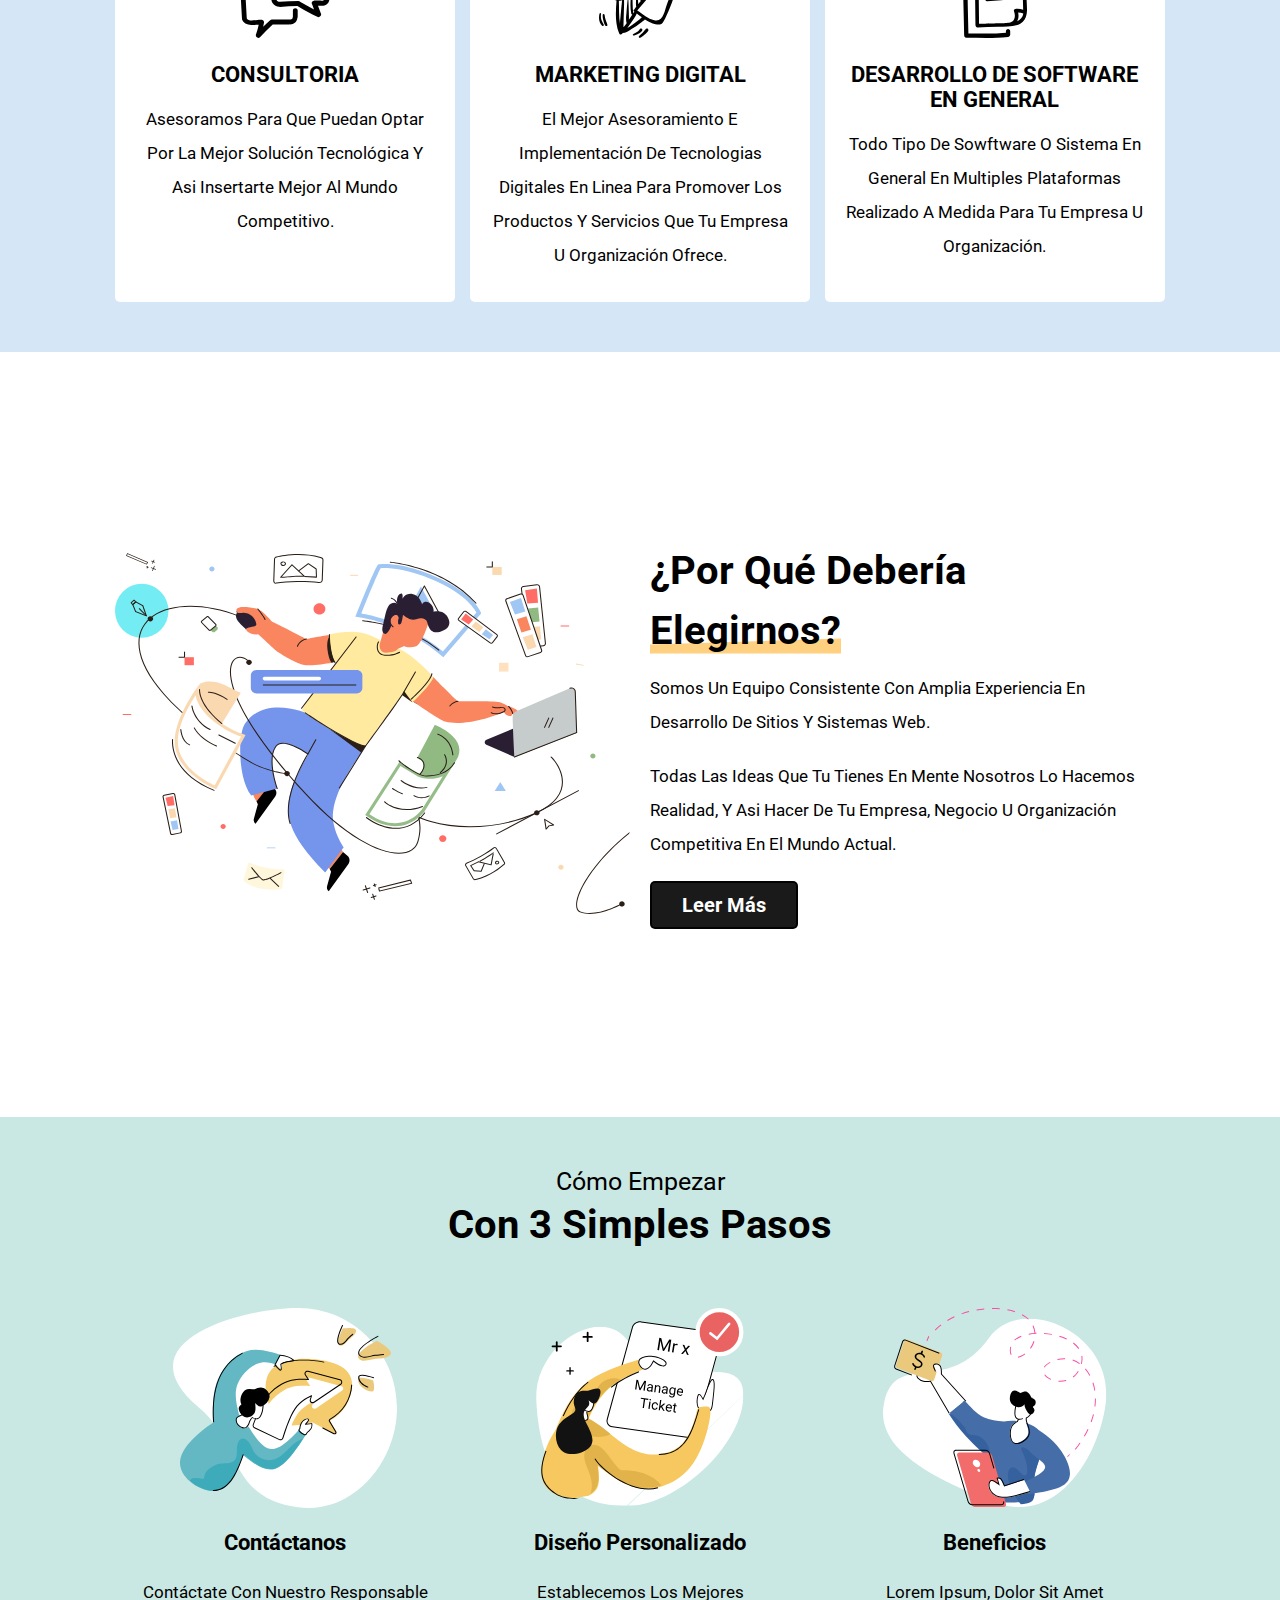
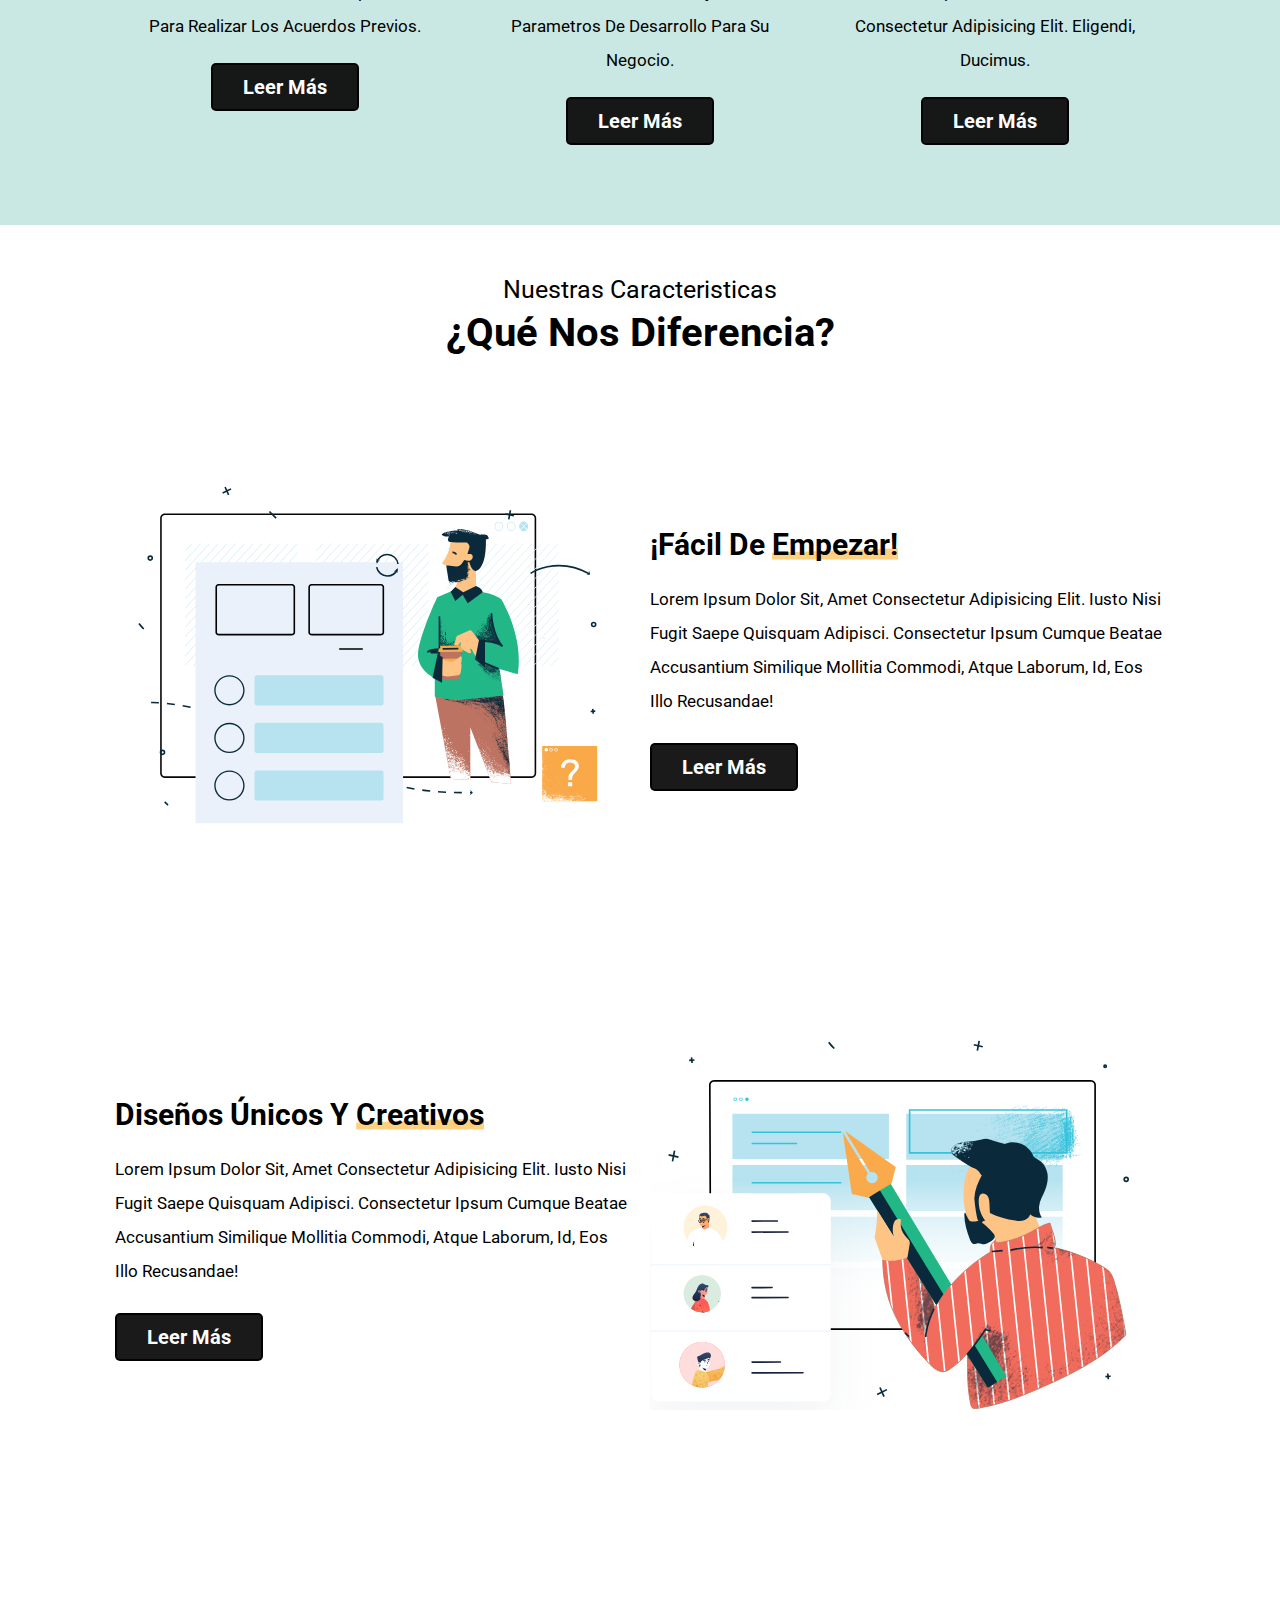
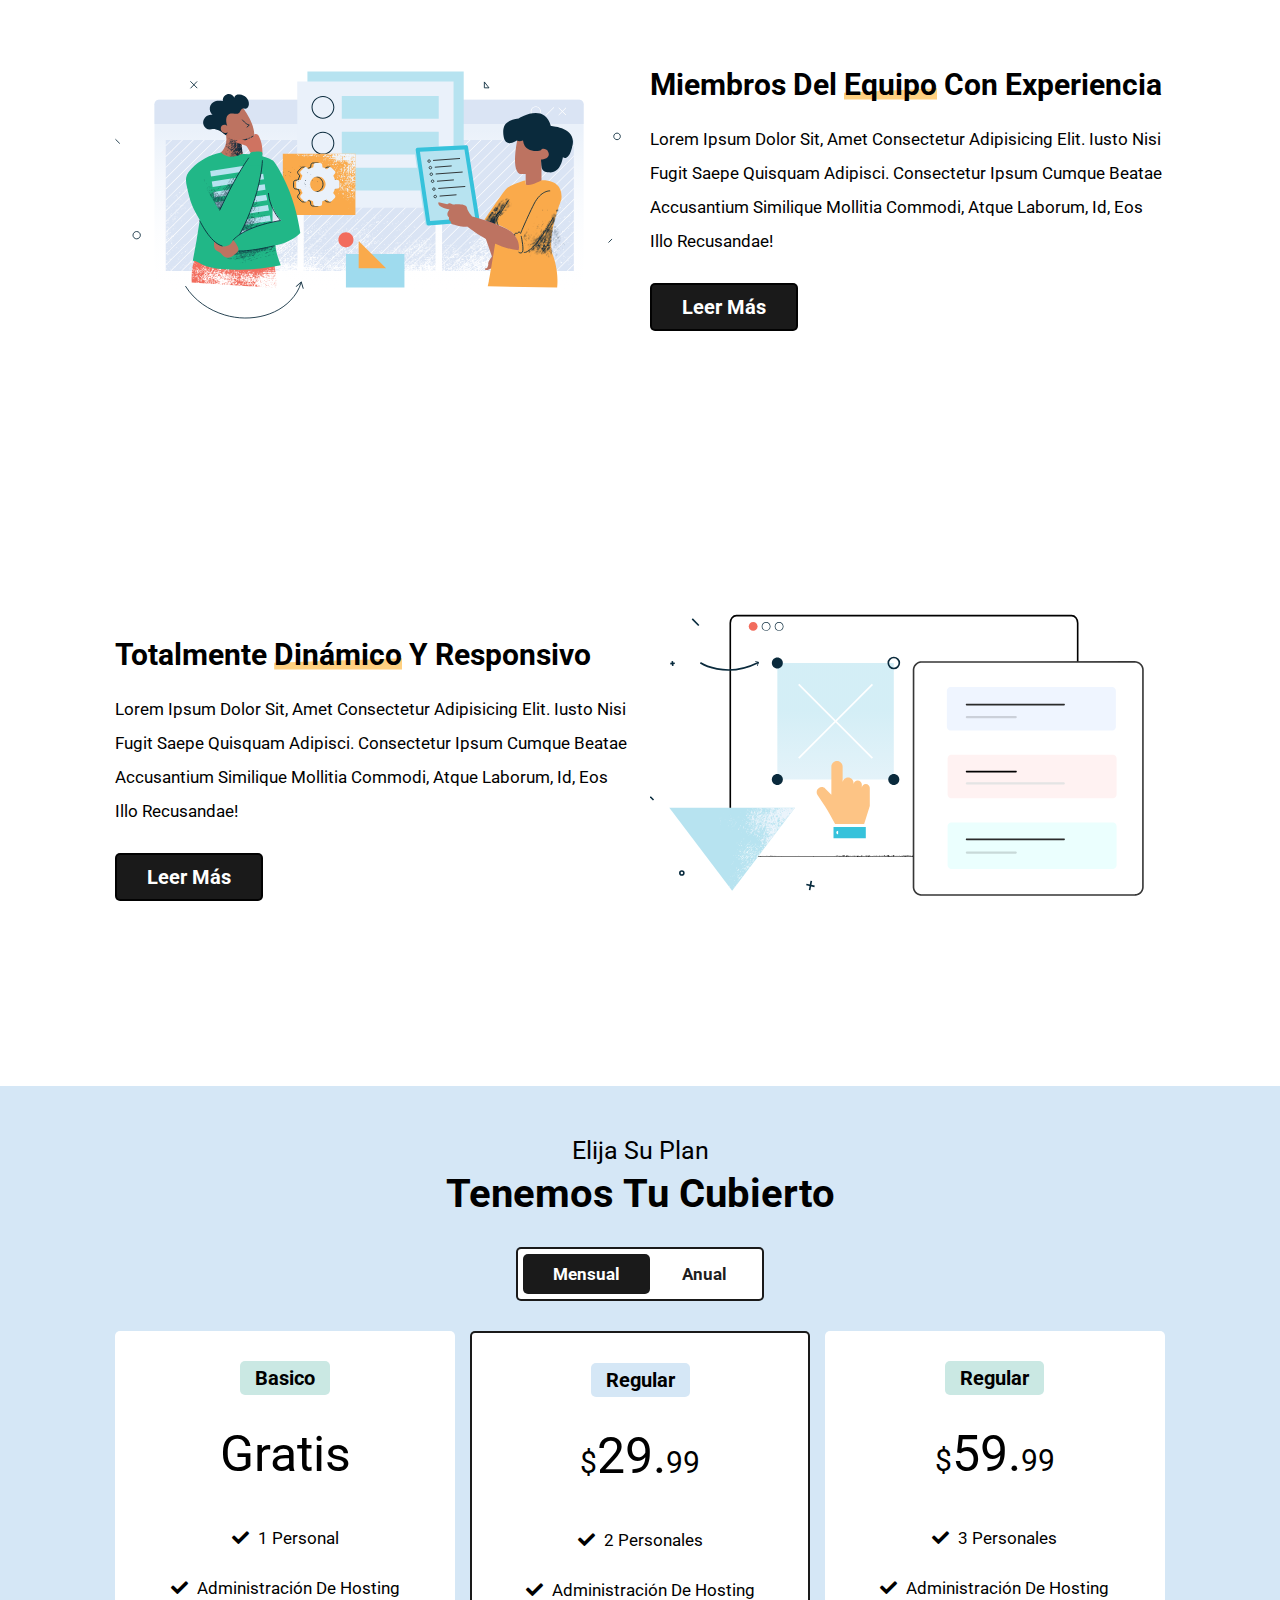
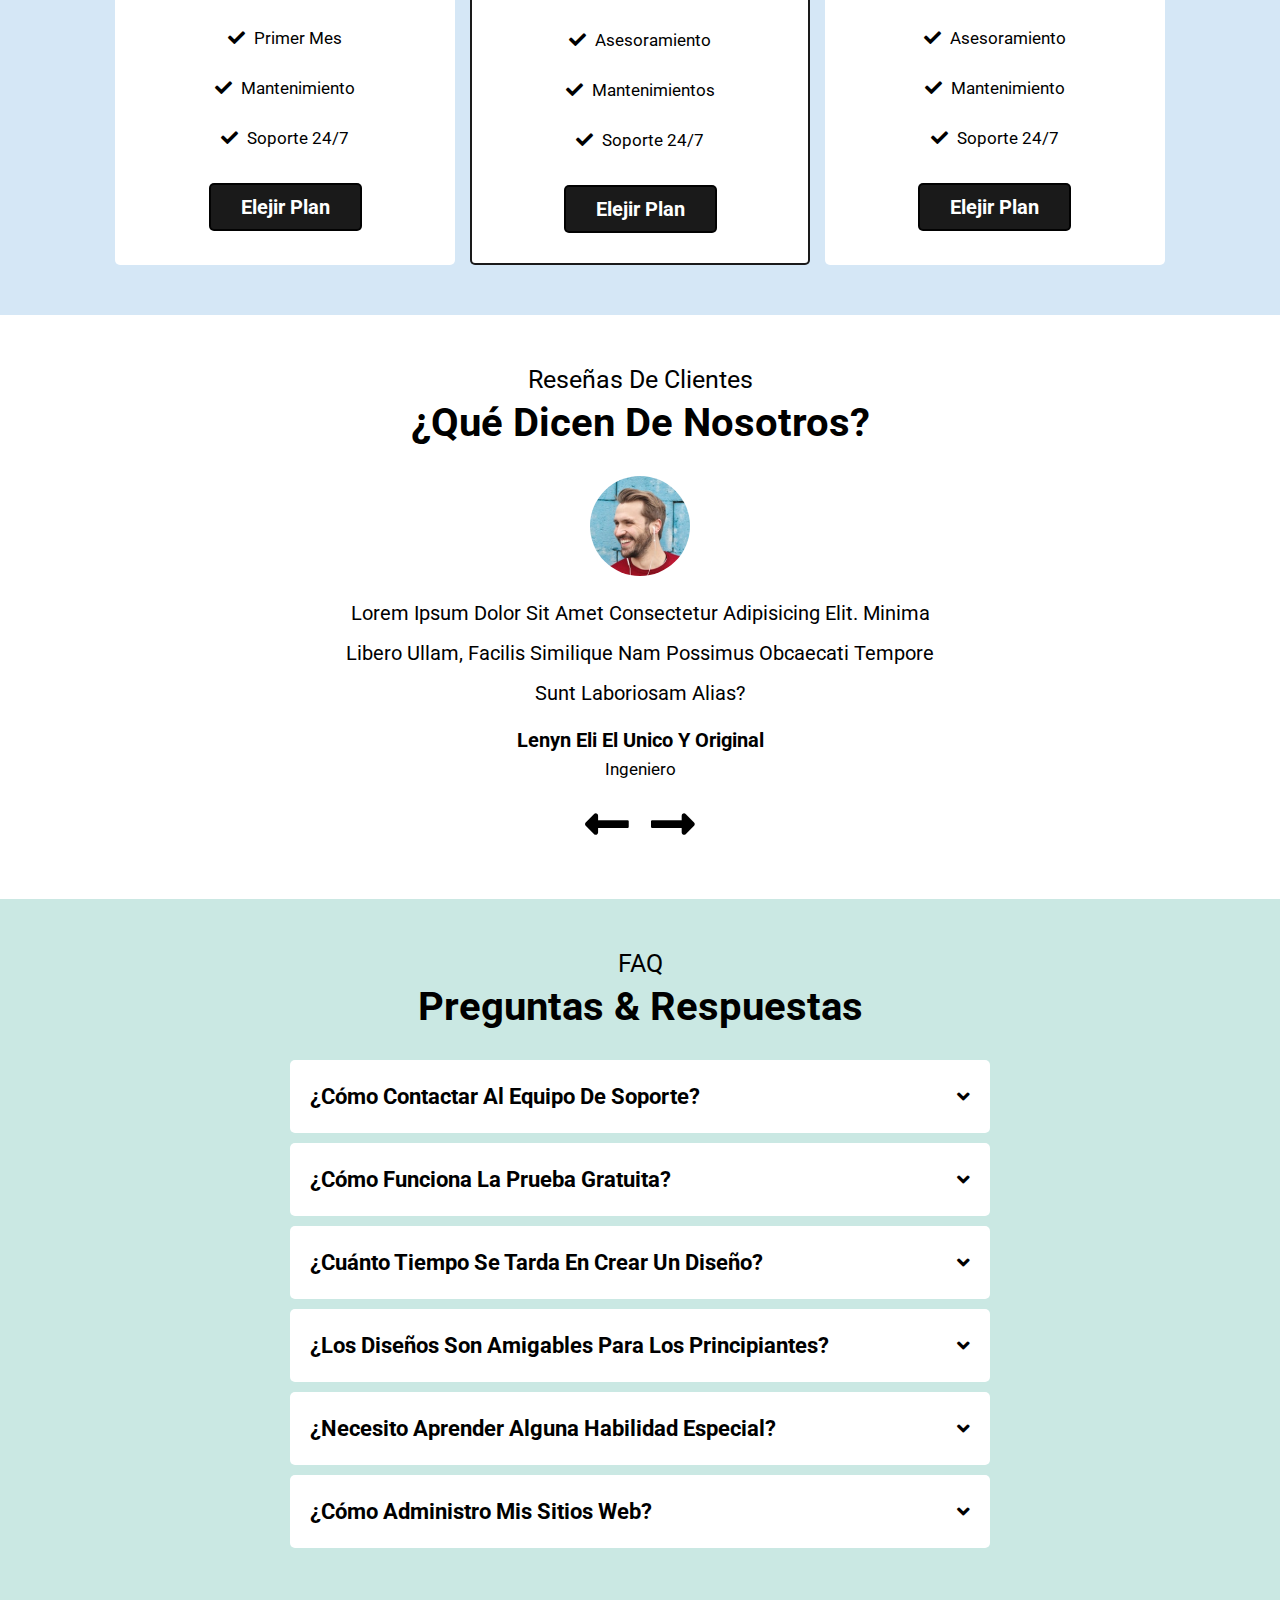
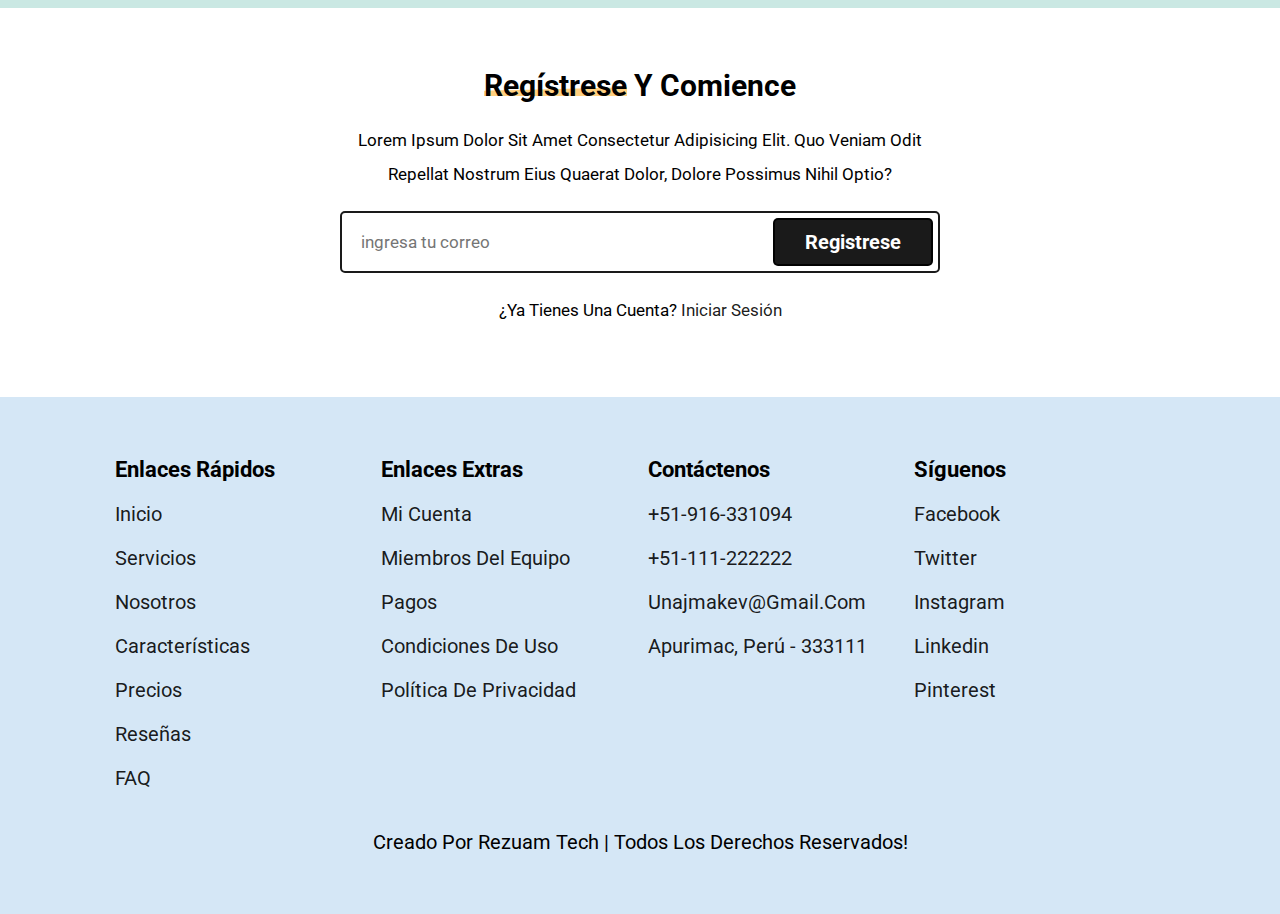
==== commit 209638e7: "los cambios prro" ====
--- a/index.html
+++ b/index.html
@@ -71,38 +71,39 @@
 
         <div class="box">
             <img src="images/icon-5.svg" alt="">
-            <h3>presencia en la web</h3>
-            <p>Lorem ipsum dolor sit amet consectetur adipisicing elit. Nihil, corporis.</p>
+            <h3>SITIOS WEB</h3>
+            <p>Forma en la que muetras tu empresa u organización al mundo a travéz de un conjunto de páginas web y de esta forma mostrarte mas cerca.</p>
+                 
         </div>
 
         <div class="box">
             <img src="images/icon-6.svg" alt="">
-            <h3>Desarrollo de sistemas</h3>
-            <p>Lorem ipsum dolor sit amet consectetur adipisicing elit. Nihil, corporis.</p>
+            <h3>SISTEMAS WEB</h3>
+            <p>Software desarrollado a medida, con los requerimientos que tu empresa u organización necesita, con acceso desde la web y arquitectura consistente.</p>
         </div>
 
         <div class="box">
             <img src="images/icon-3.svg" alt="">
-            <h3>marketing digital</h3>
-            <p>Lorem ipsum dolor sit amet consectetur adipisicing elit. Nihil, corporis.</p>
+            <h3>SOLUCIONES T.I</h3>
+            <p>Trabajamos en conjunto con los equipos de TI para entregar Soluciones de Gestión de Infraestructura de TI como proyectos tecnológicos, apoyando a las empresas u organizaciones a seleccionarlas, implementarlas y alinearlas a sus necesidades específicas en beneficio de los objetivos que tengan.</p>
         </div>
         
         <div class="box">
             <img src="images/icon-4.svg" alt="">
-            <h3>asesoramientos</h3>
-            <p>Lorem ipsum dolor sit amet consectetur adipisicing elit. Nihil, corporis.</p>
+            <h3>CONSULTORIA</h3>
+            <p>Asesoramos para que puedan optar por la mejor solución tecnológica y asi insertarte mejor al mundo competitivo.</p>
         </div>
 
         <div class="box">
             <img src="images/icon-1.svg" alt="">
-            <h3>calidad de servicio</h3>
-            <p>Lorem ipsum dolor sit amet consectetur adipisicing elit. Nihil, corporis.</p>
+            <h3>MARKETING DIGITAL</h3>
+            <p>El mejor asesoramiento e implementación de tecnologias digitales en linea para promover los productos y servicios que tu empresa u organización ofrece.</p>
         </div>
 
         <div class="box">
             <img src="images/icon-2.svg" alt="">
-            <h3>documentación técnica</h3>
-            <p>Lorem ipsum dolor sit amet consectetur adipisicing elit. Nihil, corporis.</p>
+            <h3>DESARROLLO DE SOFTWARE EN GENERAL</h3>
+            <p>Todo tipo de sowftware o sistema en general en multiples plataformas realizado a medida para tu empresa u organización.</p>
         </div>
 
     </div>
@@ -121,8 +122,8 @@
 
     <div class="content">
         <h3>¿Por Qué Debería <span class="line-down">Elegirnos?</span></h3>
-        <p>Lorem ipsum, dolor sit amet consectetur adipisicing elit. Non facilis dolore earum ex mollitia repudiandae, asperiores expedita. Ratione iusto rem labore repudiandae ad odit, officiis nobis. Perferendis laudantium.</p>
-        <p>Lorem ipsum dolor sit amet consectetur adipisicing elit. Fuga numquam nobis illo consequuntur omnis sapiente aliquid necessitatibus dolorem?</p>
+        <p>Somos un equipo consistente con amplia experiencia en desarrollo de sitios y sistemas web.</p>
+        <p>Todas las ideas que tu tienes en mente nosotros lo hacemos realidad, y asi hacer de tu empresa, negocio u organización competitiva en el mundo actual. </p>
         <a href="#" class="btn">leer más</a>
     </div>
 
@@ -313,7 +314,7 @@
         <div class="slide active">
             <img src="images/pic-1.png" alt="">
             <p>Lorem ipsum dolor sit amet consectetur adipisicing elit. Minima libero ullam, facilis similique nam possimus obcaecati tempore sunt laboriosam alias?</p>
-            <h3>lenyn Eli putito</h3>
+            <h3>lenyn Eli el unico y original</h3>
             <span>ingeniero</span>
         </div>
 
